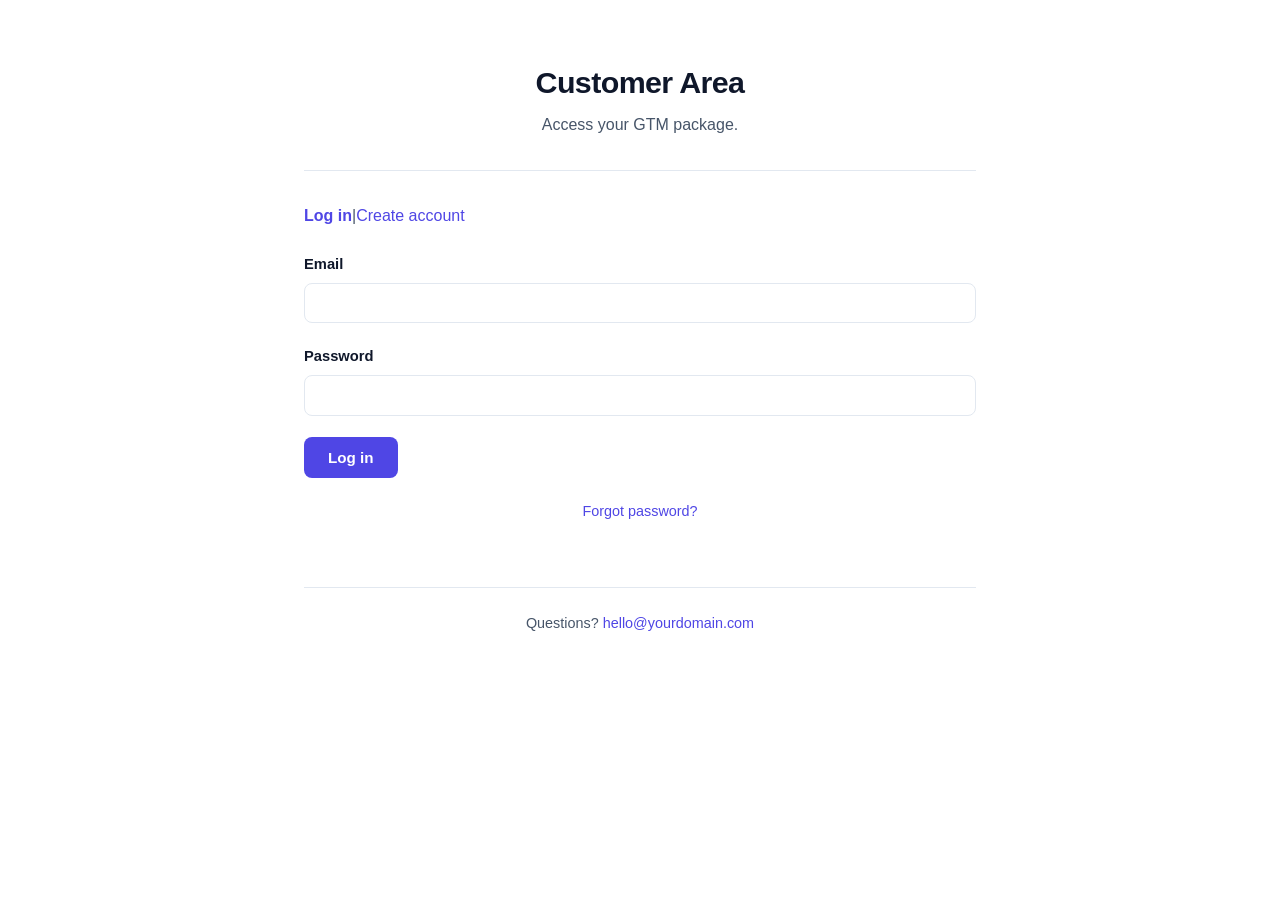
==== account.html @ f34b38dd "VerifiedGTM marketing site: landing, account, and intake pages Co-Authored-By: Claude Fable 5 <norep" ====
<!DOCTYPE html>
<html lang="en">
<head>
  <meta charset="UTF-8">
  <meta name="viewport" content="width=device-width, initial-scale=1.0">
  <title>Customer Area — Verified GTM Playbooks</title>
  <meta name="description" content="Sign in to access your GTM package.">
  <link rel="stylesheet" href="style.css">
  <script src="config.js"></script>
  <script src="marked.min.js"></script>
</head>
<body class="app">
  <header class="hero">
    <h1>Customer Area</h1>
    <p>Access your GTM package.</p>
  </header>

  <main>
    <div id="auth-view">
      <div id="tab-bar" style="margin-bottom: 1.5rem;">
        <a href="#" id="tab-login">Log in</a>
        <span style="color: var(--text-secondary);"> | </span>
        <a href="#" id="tab-signup">Create account</a>
      </div>

      <div id="login-form-wrapper">
        <form id="login-form">
          <div class="form-group">
            <label for="login-email">Email</label>
            <input type="email" id="login-email" required>
          </div>
          <div class="form-group">
            <label for="login-password">Password</label>
            <input type="password" id="login-password" required>
          </div>
          <div id="login-error" style="color: #cc4444; margin-bottom: 1rem; display: none;"></div>
          <div class="form-group">
            <button type="submit" id="login-btn">Log in</button>
          </div>
          <p style="text-align: center; font-size: 0.9rem;">
            <a href="#" id="forgot-password-link">Forgot password?</a>
          </p>
        </form>
      </div>

      <div id="signup-form-wrapper" style="display: none;">
        <form id="signup-form">
          <div class="form-group">
            <label for="signup-email">Email</label>
            <input type="email" id="signup-email" required>
          </div>
          <div class="form-group">
            <label for="signup-password">Password</label>
            <input type="password" id="signup-password" required minlength="6">
          </div>
          <div id="signup-error" style="color: #cc4444; margin-bottom: 1rem; display: none;"></div>
          <div class="form-group">
            <button type="submit" id="signup-btn">Create account</button>
          </div>
        </form>
      </div>

      <div id="forgot-form-wrapper" style="display: none;">
        <form id="forgot-form">
          <div class="form-group">
            <label for="forgot-email">Email</label>
            <input type="email" id="forgot-email" required>
          </div>
          <div id="forgot-error" style="color: #cc4444; margin-bottom: 1rem; display: none;"></div>
          <div class="form-group">
            <button type="submit" id="forgot-btn">Send reset link</button>
          </div>
        </form>
      </div>

      <div id="reset-form-wrapper" style="display: none;">
        <form id="reset-form">
          <p style="margin-bottom: 1rem;">Set your new password.</p>
          <div class="form-group">
            <label for="reset-password">New password</label>
            <input type="password" id="reset-password" required minlength="6">
          </div>
          <div id="reset-error" style="color: #cc4444; margin-bottom: 1rem; display: none;"></div>
          <div class="form-group">
            <button type="submit" id="reset-btn">Set password</button>
          </div>
        </form>
      </div>

      <div id="auth-success" style="display: none; text-align: center; padding: 2rem 0;">
        <p id="auth-success-text"></p>
        <p style="color: var(--text-secondary); margin-top: 0.5rem;">Already have an account? <a href="#" id="back-to-login">Log in</a></p>
      </div>

      <div id="auth-note" style="display: none; text-align: center; padding: 1rem; background: var(--code-bg); border-radius: 6px; margin-bottom: 1rem;">
        <p id="auth-note-text" style="margin: 0;"></p>
      </div>
    </div>

    <div id="payment-view" style="display: none; text-align: center; padding: 2rem 0;">
      <h2>One payment, $<span id="payment-price"></span>.</h2>
      <p style="margin: 1rem 0;">After checkout you will be brought back here to fill your intake form.</p>
      <a href="#" id="pay-button" class="cta-button">Pay now</a>
      <p style="margin-top: 1.5rem; color: var(--text-secondary); font-size: 0.9rem;">
        Already paid? Email <a href="#" id="paid-contact-email"></a>
      </p>
    </div>

    <div id="pending-view" style="display: none; text-align: center; padding: 2rem 0;">
      <h2>Payment received, pending confirmation.</h2>
      <p style="margin: 1rem 0;">We will confirm your payment shortly. Once confirmed, you will fill your intake form and the 48h clock starts there.</p>
      <p>Questions? <a href="#" id="pending-contact-email"></a></p>
    </div>

    <div id="files-view" style="display: none;">
      <p>Signed in as <strong id="user-email"></strong>. <a href="#" id="sign-out-link">Sign out</a></p>
      <hr>
      <div id="files-loading">
        <p>Loading your files...</p>
      </div>
      <div id="files-empty" style="display: none;">
        <p>No files yet. Your package appears here within 48 hours of your intake form. Questions? <a href="#" id="empty-contact-email"></a></p>
      </div>
      <div id="files-content" style="display: none;">
        <nav style="margin-bottom: 2rem;">
          <a href="#playbook">Prospecting Playbook</a> |
          <a href="#swipe">Swipe File</a> |
          <a href="#prospects">Prospect Sheet</a>
        </nav>
        <section id="playbook-section" class="doc-section">
          <h2>Prospecting Playbook</h2>
          <div class="doc-content" id="playbook-content"></div>
          <div class="download-bar">
            <a href="#" id="download-playbook">Download PROSPECTING-PLAYBOOK.md</a>
          </div>
        </section>
        <section id="swipe-section" class="doc-section">
          <h2>Swipe File</h2>
          <div class="doc-content" id="swipe-content"></div>
          <div class="download-bar">
            <a href="#" id="download-swipe">Download SWIPE-FILE.md</a>
          </div>
        </section>
        <section id="prospects-section" class="doc-section">
          <h2>Prospect Sheet</h2>
          <div class="doc-content" id="prospects-content"></div>
          <div class="download-bar">
            <a href="#" id="download-prospects">Download PROSPECTS.md</a>
          </div>
        </section>
      </div>
    </div>
  </main>

  <footer>
    <p>Questions? <a href="#" id="footer-email"></a></p>
  </footer>

  <script>
    var token = sessionStorage.getItem('supabase_token');
    var userId = sessionStorage.getItem('supabase_user_id');
    var userEmail = sessionStorage.getItem('supabase_email');

    var authView = document.getElementById('auth-view');
    var paymentView = document.getElementById('payment-view');
    var pendingView = document.getElementById('pending-view');
    var filesView = document.getElementById('files-view');

    document.getElementById('footer-email').href = 'mailto:' + CONFIG.contactEmail;
    document.getElementById('footer-email').textContent = CONFIG.contactEmail;
    document.getElementById('paid-contact-email').href = 'mailto:' + CONFIG.contactEmail;
    document.getElementById('paid-contact-email').textContent = CONFIG.contactEmail;
    document.getElementById('pending-contact-email').href = 'mailto:' + CONFIG.contactEmail;
    document.getElementById('pending-contact-email').textContent = CONFIG.contactEmail;
    document.getElementById('empty-contact-email').href = 'mailto:' + CONFIG.contactEmail;
    document.getElementById('empty-contact-email').textContent = CONFIG.contactEmail;

    function decodeJwt(t) {
      var b64 = t.split('.')[1].replace(/-/g, '+').replace(/_/g, '/');
      while (b64.length % 4) b64 += '=';
      return JSON.parse(atob(b64));
    }

    function parseHashParams() {
      var hash = location.hash.substring(1);
      var params = {};
      hash.split('&').forEach(function(part) {
        var pair = part.split('=');
        params[decodeURIComponent(pair[0])] = decodeURIComponent(pair[1] || '');
      });
      return params;
    }

    function showView(view) {
      authView.style.display = 'none';
      paymentView.style.display = 'none';
      pendingView.style.display = 'none';
      filesView.style.display = 'none';
      if (view) view.style.display = 'block';
    }

    function showAuth(tab) {
      showView(authView);
      authView.style.display = 'block';
      document.getElementById('auth-success').style.display = 'none';
      document.getElementById('auth-note').style.display = 'none';
      document.getElementById('login-form-wrapper').style.display = 'none';
      document.getElementById('signup-form-wrapper').style.display = 'none';
      document.getElementById('forgot-form-wrapper').style.display = 'none';
      document.getElementById('reset-form-wrapper').style.display = 'none';
      document.getElementById('tab-bar').style.display = 'flex';
      if (tab === 'login') {
        document.getElementById('login-form-wrapper').style.display = 'block';
        document.getElementById('tab-login').style.fontWeight = 'bold';
        document.getElementById('tab-signup').style.fontWeight = 'normal';
      } else if (tab === 'signup') {
        document.getElementById('signup-form-wrapper').style.display = 'block';
        document.getElementById('tab-login').style.fontWeight = 'normal';
        document.getElementById('tab-signup').style.fontWeight = 'bold';
      }
    }

    function handleHashToken() {
      var params = parseHashParams();
      if (!params.access_token) return false;

      token = params.access_token;
      var payload = decodeJwt(token);
      userId = payload.sub;
      userEmail = payload.email;

      sessionStorage.setItem('supabase_token', token);
      sessionStorage.setItem('supabase_user_id', userId);
      sessionStorage.setItem('supabase_email', userEmail);

      history.replaceState(null, '', location.pathname + location.search);

      if (params.type === 'recovery') {
        sessionStorage.setItem('supabase_recovery_token', token);
        showView(authView);
        document.getElementById('tab-bar').style.display = 'none';
        document.getElementById('login-form-wrapper').style.display = 'none';
        document.getElementById('signup-form-wrapper').style.display = 'none';
        document.getElementById('forgot-form-wrapper').style.display = 'none';
        document.getElementById('reset-form-wrapper').style.display = 'block';
        return 'recovery';
      }

      return 'signed-in';
    }

    // ponytail: ?paid=1 is stashed so a claim survives logging in later or
    // on another device; the PATCH must land before the profile is read.
    function stashPaidRedirect() {
      var params = new URLSearchParams(location.search);
      if (params.get('paid') === '1') {
        sessionStorage.setItem('pending_paid_claim', '1');
        history.replaceState(null, '', location.pathname);
      }
    }

    function claimPaidIfNeeded() {
      if (sessionStorage.getItem('pending_paid_claim') !== '1' || !token || !userId) {
        return Promise.resolve();
      }
      return fetch(CONFIG.supabaseUrl + '/rest/v1/profiles?id=eq.' + userId, {
        method: 'PATCH',
        headers: {
          'Content-Type': 'application/json',
          'apikey': CONFIG.supabaseAnonKey,
          'Authorization': 'Bearer ' + token,
          'Prefer': 'return=minimal'
        },
        body: JSON.stringify({claimed_paid: true})
      }).then(function(res) {
        if (res.ok) sessionStorage.removeItem('pending_paid_claim');
      }).catch(function() {});
    }

    function resolveAndShow() {
      if (!token || !userId) {
        showView(authView);
        showAuth('login');
        return;
      }

      fetch(CONFIG.supabaseUrl + '/rest/v1/profiles?select=paid,claimed_paid&id=eq.' + userId, {
        headers: {
          'apikey': CONFIG.supabaseAnonKey,
          'Authorization': 'Bearer ' + token
        }
      }).then(function(res) {
        if (res.status === 401) {
          sessionStorage.removeItem('supabase_token');
          sessionStorage.removeItem('supabase_user_id');
          sessionStorage.removeItem('supabase_email');
          showView(authView);
          showAuth('login');
          return;
        }
        if (!res.ok) throw new Error('Failed to load profile');
        return res.json();
      }).then(function(profiles) {
        if (!profiles || profiles.length === 0) {
          showPayment();
          return;
        }
        var profile = profiles[0];
        if (profile.paid) {
          showFiles();
        } else if (profile.claimed_paid) {
          showPending();
        } else {
          showPayment();
        }
      }).catch(function() {
        showPayment();
      });
    }

    function showPayment() {
      showView(paymentView);
      document.getElementById('payment-price').textContent = CONFIG.price;
      document.getElementById('user-email').textContent = userEmail;
      document.getElementById('pay-button').href = CONFIG.stripePaymentLink + '?prefilled_email=' + encodeURIComponent(userEmail);
    }

    function showPending() {
      showView(pendingView);
    }

    function showFiles() {
      showView(filesView);
      document.getElementById('user-email').textContent = userEmail;
      loadFiles();
    }

    function loadFiles() {
      document.getElementById('files-loading').style.display = 'block';
      document.getElementById('files-empty').style.display = 'none';
      document.getElementById('files-content').style.display = 'none';

      fetch(CONFIG.supabaseUrl + '/storage/v1/object/list/' + CONFIG.bucket, {
        method: 'POST',
        headers: {
          'Content-Type': 'application/json',
          'apikey': CONFIG.supabaseAnonKey,
          'Authorization': 'Bearer ' + token
        },
        body: JSON.stringify({prefix: userEmail + '/', limit: 100})
      }).then(function(res) {
        if (res.status === 401) {
          sessionStorage.removeItem('supabase_token');
          sessionStorage.removeItem('supabase_user_id');
          sessionStorage.removeItem('supabase_email');
          showView(authView);
          showAuth('login');
          var errEl = document.getElementById('login-error');
          errEl.textContent = 'Session expired, sign in again.';
          errEl.style.display = 'block';
          return;
        }
        if (!res.ok) throw new Error('Failed to load files');
        return res.json();
      }).then(function(files) {
        document.getElementById('files-loading').style.display = 'none';
        if (!files || files.length === 0) {
          document.getElementById('files-empty').style.display = 'block';
          return;
        }
        document.getElementById('files-content').style.display = 'block';
        var fileMap = {};
        files.forEach(function(f) { fileMap[f.name] = f; });

        var known = ['PROSPECTING-PLAYBOOK.md', 'SWIPE-FILE.md', 'PROSPECTS.md'];
        known.forEach(function(name) {
          if (fileMap[name] || fileMap[userEmail + '/' + name]) {
            loadDocContents(name);
          }
        });
      }).catch(function() {
        document.getElementById('files-loading').style.display = 'none';
        document.getElementById('files-empty').style.display = 'block';
      });
    }

    function loadDocContents(filename) {
      var contentId = filename === 'PROSPECTING-PLAYBOOK.md' ? 'playbook-content' :
                       filename === 'SWIPE-FILE.md' ? 'swipe-content' : 'prospects-content';
      var downloadId = filename === 'PROSPECTING-PLAYBOOK.md' ? 'download-playbook' :
                        filename === 'SWIPE-FILE.md' ? 'download-swipe' : 'download-prospects';

      fetch(CONFIG.supabaseUrl + '/storage/v1/object/authenticated/' + CONFIG.bucket + '/' + userEmail + '/' + filename, {
        headers: {
          'apikey': CONFIG.supabaseAnonKey,
          'Authorization': 'Bearer ' + token
        }
      }).then(function(res) {
        if (res.ok) return res.text();
        throw new Error('Failed to load ' + filename);
      }).then(function(text) {
        document.getElementById(contentId).innerHTML = marked.parse(text);
        var blob = new Blob([text], {type: 'text/markdown'});
        var url = URL.createObjectURL(blob);
        document.getElementById(downloadId).href = url;
        document.getElementById(downloadId).download = filename;
      }).catch(function() {
        document.getElementById(contentId).innerHTML = '<p>Failed to load this document.</p>';
      });
    }

    document.getElementById('tab-login').addEventListener('click', function(e) {
      e.preventDefault();
      showAuth('login');
    });

    document.getElementById('tab-signup').addEventListener('click', function(e) {
      e.preventDefault();
      showAuth('signup');
    });

    document.getElementById('back-to-login').addEventListener('click', function(e) {
      e.preventDefault();
      showAuth('login');
    });

    document.getElementById('forgot-password-link').addEventListener('click', function(e) {
      e.preventDefault();
      showView(authView);
      authView.style.display = 'block';
      document.getElementById('tab-bar').style.display = 'none';
      document.getElementById('login-form-wrapper').style.display = 'none';
      document.getElementById('signup-form-wrapper').style.display = 'none';
      document.getElementById('reset-form-wrapper').style.display = 'none';
      document.getElementById('auth-success').style.display = 'none';
      document.getElementById('forgot-form-wrapper').style.display = 'block';
    });

    document.getElementById('login-form').addEventListener('submit', function(e) {
      e.preventDefault();
      var email = document.getElementById('login-email').value.trim().toLowerCase();
      var password = document.getElementById('login-password').value;
      var btn = document.getElementById('login-btn');
      var errEl = document.getElementById('login-error');

      errEl.style.display = 'none';
      btn.disabled = true;

      fetch(CONFIG.supabaseUrl + '/auth/v1/token?grant_type=password', {
        method: 'POST',
        headers: {
          'Content-Type': 'application/json',
          'apikey': CONFIG.supabaseAnonKey
        },
        body: JSON.stringify({email: email, password: password})
      }).then(function(res) {
        return res.json().then(function(data) {
          return {ok: res.ok, data: data};
        });
      }).then(function(result) {
        btn.disabled = false;
        if (result.ok && result.data.access_token) {
          token = result.data.access_token;
          var payload = decodeJwt(token);
          userId = payload.sub;
          userEmail = payload.email;
          sessionStorage.setItem('supabase_token', token);
          sessionStorage.setItem('supabase_user_id', userId);
          sessionStorage.setItem('supabase_email', userEmail);
          claimPaidIfNeeded().then(resolveAndShow);
        } else {
          errEl.textContent = result.data.msg || 'Wrong email or password.';
          errEl.style.display = 'block';
        }
      }).catch(function() {
        btn.disabled = false;
        errEl.textContent = 'Something went wrong. Email us at ' + CONFIG.contactEmail + ' and we will help.';
        errEl.style.display = 'block';
      });
    });

    document.getElementById('signup-form').addEventListener('submit', function(e) {
      e.preventDefault();
      var email = document.getElementById('signup-email').value.trim().toLowerCase();
      var password = document.getElementById('signup-password').value;
      var btn = document.getElementById('signup-btn');
      var errEl = document.getElementById('signup-error');

      errEl.style.display = 'none';
      btn.disabled = true;

      fetch(CONFIG.supabaseUrl + '/auth/v1/signup?redirect_to=' + encodeURIComponent(location.origin + '/account.html'), {
        method: 'POST',
        headers: {
          'Content-Type': 'application/json',
          'apikey': CONFIG.supabaseAnonKey
        },
        body: JSON.stringify({email: email, password: password})
      }).then(function(res) {
        return res.json().then(function(data) {
          return {ok: res.ok, data: data};
        });
      }).then(function(result) {
        btn.disabled = false;
        if (result.ok) {
          showView(authView);
          authView.style.display = 'block';
          document.getElementById('tab-bar').style.display = 'none';
          document.getElementById('signup-form-wrapper').style.display = 'none';
          document.getElementById('auth-success').style.display = 'block';
          document.getElementById('auth-success-text').textContent = 'Check your email to confirm your account.';
        } else {
          errEl.textContent = result.data.msg || 'Could not create account. Email us at ' + CONFIG.contactEmail + ' if the problem persists.';
          errEl.style.display = 'block';
        }
      }).catch(function() {
        btn.disabled = false;
        errEl.textContent = 'Something went wrong. Email us at ' + CONFIG.contactEmail + ' and we will help.';
        errEl.style.display = 'block';
      });
    });

    document.getElementById('forgot-form').addEventListener('submit', function(e) {
      e.preventDefault();
      var email = document.getElementById('forgot-email').value.trim().toLowerCase();
      var btn = document.getElementById('forgot-btn');
      var errEl = document.getElementById('forgot-error');

      errEl.style.display = 'none';
      btn.disabled = true;

      fetch(CONFIG.supabaseUrl + '/auth/v1/recover?redirect_to=' + encodeURIComponent(location.origin + '/account.html'), {
        method: 'POST',
        headers: {
          'Content-Type': 'application/json',
          'apikey': CONFIG.supabaseAnonKey
        },
        body: JSON.stringify({email: email})
      }).then(function(res) {
        btn.disabled = false;
        if (res.ok) {
          showView(authView);
          authView.style.display = 'block';
          document.getElementById('tab-bar').style.display = 'none';
          document.getElementById('forgot-form-wrapper').style.display = 'none';
          document.getElementById('auth-success').style.display = 'block';
          document.getElementById('auth-success-text').textContent = 'Check your email for a reset link.';
        } else {
          errEl.textContent = 'Could not send reset link. Email us at ' + CONFIG.contactEmail + ' and we will help.';
          errEl.style.display = 'block';
        }
      }).catch(function() {
        btn.disabled = false;
        errEl.textContent = 'Something went wrong. Email us at ' + CONFIG.contactEmail + ' and we will help.';
        errEl.style.display = 'block';
      });
    });

    document.getElementById('reset-form').addEventListener('submit', function(e) {
      e.preventDefault();
      var password = document.getElementById('reset-password').value;
      var btn = document.getElementById('reset-btn');
      var errEl = document.getElementById('reset-error');
      var recoveryToken = sessionStorage.getItem('supabase_recovery_token');

      if (!recoveryToken) {
        errEl.textContent = 'Session expired. Please request a new reset link.';
        errEl.style.display = 'block';
        return;
      }

      errEl.style.display = 'none';
      btn.disabled = true;

      fetch(CONFIG.supabaseUrl + '/auth/v1/user', {
        method: 'PUT',
        headers: {
          'Content-Type': 'application/json',
          'apikey': CONFIG.supabaseAnonKey,
          'Authorization': 'Bearer ' + recoveryToken
        },
        body: JSON.stringify({password: password})
      }).then(function(res) {
        return res.json().then(function(data) {
          return {ok: res.ok, data: data};
        });
      }).then(function(result) {
        // ponytail: PUT /auth/v1/user returns the user, not a session; the
        // recovery token IS a valid access token, so keep using it.
        if (result.ok) {
          sessionStorage.removeItem('supabase_recovery_token');
          token = recoveryToken;
          var payload = decodeJwt(token);
          userId = payload.sub;
          userEmail = payload.email;
          sessionStorage.setItem('supabase_token', token);
          sessionStorage.setItem('supabase_user_id', userId);
          sessionStorage.setItem('supabase_email', userEmail);
          claimPaidIfNeeded().then(resolveAndShow);
        } else {
          btn.disabled = false;
          errEl.textContent = result.data.msg || 'Could not reset password. Please try again.';
          errEl.style.display = 'block';
        }
      }).catch(function() {
        btn.disabled = false;
        errEl.textContent = 'Something went wrong. Please try again.';
        errEl.style.display = 'block';
      });
    });

    document.getElementById('sign-out-link').addEventListener('click', function(e) {
      e.preventDefault();
      sessionStorage.removeItem('supabase_token');
      sessionStorage.removeItem('supabase_user_id');
      sessionStorage.removeItem('supabase_email');
      sessionStorage.removeItem('supabase_recovery_token');
      location.reload();
    });

    stashPaidRedirect();
    if (handleHashToken() === 'recovery') {
      // reset-password form is showing; wait for the user
    } else if (token && userId) {
      claimPaidIfNeeded().then(resolveAndShow);
    } else {
      showView(authView);
      showAuth('login');
      if (sessionStorage.getItem('pending_paid_claim') === '1') {
        document.getElementById('auth-note-text').textContent = 'Log in to finish setting up your package.';
        document.getElementById('auth-note').style.display = 'block';
      }
    }
  </script>
</body>
</html>
---- style.css ----
* {
  margin: 0;
  padding: 0;
  box-sizing: border-box;
}

:root {
  --bg: #ffffff;
  --bg-alt: #f8fafc;
  --bg-dark: #0f172a;
  --text: #0f172a;
  --text-secondary: #475569;
  --text-on-dark: #e2e8f0;
  --accent: #4f46e5;
  --accent-hover: #4338ca;
  --accent-soft: #eef2ff;
  --green: #059669;
  --green-soft: #ecfdf5;
  --red: #dc2626;
  --red-soft: #fef2f2;
  --border: #e2e8f0;
  --shadow: 0 1px 3px rgba(15, 23, 42, 0.08), 0 1px 2px rgba(15, 23, 42, 0.04);
  --shadow-lg: 0 10px 30px rgba(15, 23, 42, 0.10), 0 2px 6px rgba(15, 23, 42, 0.05);
  --sans: -apple-system, BlinkMacSystemFont, "Segoe UI", "Inter", Roboto, Helvetica, Arial, sans-serif;
  --mono: ui-monospace, "SF Mono", Menlo, Consolas, monospace;
}

html {
  scroll-behavior: smooth;
}

body {
  font-family: var(--sans);
  background: var(--bg);
  color: var(--text);
  line-height: 1.6;
  font-size: 16px;
  -webkit-font-smoothing: antialiased;
}

a {
  color: var(--accent);
  text-decoration: none;
}

a:hover {
  text-decoration: underline;
}

h1, h2, h3 {
  line-height: 1.2;
  letter-spacing: -0.02em;
}

p {
  margin-bottom: 1rem;
}

.container {
  max-width: 1080px;
  margin: 0 auto;
  padding: 0 1.5rem;
}

.container-narrow {
  max-width: 760px;
  margin: 0 auto;
  padding: 0 1.5rem;
}

/* ---------- nav ---------- */

.nav {
  position: sticky;
  top: 0;
  z-index: 50;
  background: rgba(255, 255, 255, 0.85);
  backdrop-filter: blur(12px);
  -webkit-backdrop-filter: blur(12px);
  border-bottom: 1px solid var(--border);
}

.nav-inner {
  max-width: 1080px;
  margin: 0 auto;
  padding: 0.85rem 1.5rem;
  display: flex;
  align-items: center;
  gap: 2rem;
}

.wordmark {
  font-weight: 800;
  font-size: 1.05rem;
  letter-spacing: -0.02em;
  color: var(--text);
}

.wordmark:hover {
  text-decoration: none;
}

.wordmark span {
  color: var(--accent);
}

.nav-links {
  display: flex;
  gap: 1.5rem;
  margin-left: auto;
}

.nav-links a {
  color: var(--text-secondary);
  font-size: 0.92rem;
  font-weight: 500;
}

.nav-links a:hover {
  color: var(--text);
  text-decoration: none;
}

.nav-cta {
  display: flex;
  align-items: center;
  gap: 1.25rem;
}

.nav-cta .signin {
  color: var(--text-secondary);
  font-size: 0.92rem;
  font-weight: 500;
}

/* ---------- buttons ---------- */

.btn, .cta-button, button[type="submit"] {
  display: inline-block;
  background: var(--accent);
  color: #ffffff;
  font-family: var(--sans);
  font-size: 0.95rem;
  font-weight: 600;
  padding: 0.75rem 1.5rem;
  border: none;
  border-radius: 8px;
  cursor: pointer;
  transition: background 0.15s, transform 0.1s;
  text-align: center;
}

.btn:hover, .cta-button:hover, button[type="submit"]:hover {
  background: var(--accent-hover);
  text-decoration: none;
}

.btn:active, .cta-button:active, button[type="submit"]:active {
  transform: translateY(1px);
}

.cta-button:visited {
  color: #ffffff;
}

.btn-lg {
  font-size: 1.05rem;
  padding: 0.9rem 2rem;
}

.btn-ghost {
  background: transparent;
  color: var(--text);
  border: 1px solid var(--border);
}

.btn-ghost:hover {
  background: var(--bg-alt);
  color: var(--text);
}

button[type="submit"]:disabled {
  opacity: 0.6;
  cursor: default;
}

/* ---------- hero ---------- */

.hero-section {
  text-align: center;
  padding: 5rem 0 3.5rem;
  background:
    radial-gradient(ellipse 60% 50% at 50% -10%, var(--accent-soft), transparent);
}

.badge {
  display: inline-flex;
  align-items: center;
  gap: 0.4rem;
  background: var(--accent-soft);
  color: var(--accent);
  font-size: 0.8rem;
  font-weight: 600;
  padding: 0.3rem 0.85rem;
  border-radius: 999px;
  margin-bottom: 1.5rem;
}

.hero-section h1 {
  font-size: clamp(2.1rem, 5vw, 3.3rem);
  font-weight: 800;
  max-width: 800px;
  margin: 0 auto 1.25rem;
}

.hero-sub {
  font-size: 1.15rem;
  color: var(--text-secondary);
  max-width: 640px;
  margin: 0 auto 2rem;
}

.hero-ctas {
  display: flex;
  justify-content: center;
  gap: 0.75rem;
  flex-wrap: wrap;
  margin-bottom: 1.25rem;
}

.trust-line {
  font-size: 0.88rem;
  color: var(--text-secondary);
}

.trust-line strong {
  color: var(--text);
}

/* ---------- browser mockup ---------- */

.browser-frame {
  max-width: 820px;
  margin: 3rem auto 0;
  background: var(--bg);
  border: 1px solid var(--border);
  border-radius: 12px;
  box-shadow: var(--shadow-lg);
  overflow: hidden;
  text-align: left;
}

.browser-bar {
  display: flex;
  align-items: center;
  gap: 0.4rem;
  background: var(--bg-alt);
  border-bottom: 1px solid var(--border);
  padding: 0.6rem 1rem;
}

.browser-bar i {
  width: 10px;
  height: 10px;
  border-radius: 50%;
  background: var(--border);
}

.browser-bar .addr {
  margin-left: 0.75rem;
  font-family: var(--mono);
  font-size: 0.72rem;
  color: var(--text-secondary);
  background: var(--bg);
  border: 1px solid var(--border);
  border-radius: 6px;
  padding: 0.15rem 0.75rem;
}

.browser-frame > input {
  position: absolute;
  opacity: 0;
  pointer-events: none;
}

.browser-bar label {
  font-family: var(--mono);
  font-size: 0.72rem;
  font-weight: 500;
  color: var(--text-secondary);
  padding: 0.25rem 0.7rem;
  border: 1px solid transparent;
  border-radius: 6px;
  cursor: pointer;
  margin-bottom: 0;
  display: inline-block;
}

.browser-bar label:first-of-type {
  margin-left: 0.75rem;
}

.browser-bar .addr {
  margin-left: auto;
}

#tab-playbook:checked ~ .browser-bar label[for="tab-playbook"],
#tab-swipe:checked ~ .browser-bar label[for="tab-swipe"],
#tab-prospects:checked ~ .browser-bar label[for="tab-prospects"] {
  background: var(--bg);
  border-color: var(--border);
  color: var(--text);
}

.browser-frame .browser-body {
  display: none;
}

#tab-playbook:checked ~ #body-playbook,
#tab-swipe:checked ~ #body-swipe,
#tab-prospects:checked ~ #body-prospects {
  display: block;
}

.browser-body {
  padding: 1.75rem 2rem;
  font-size: 0.93rem;
}

.browser-body blockquote {
  border-left: 3px solid var(--accent);
  padding-left: 1rem;
  margin: 1.1rem 0;
  color: var(--text);
}

.browser-body .src-line {
  font-size: 0.82rem;
  color: var(--text-secondary);
}

.sample-caption {
  font-size: 0.82rem;
  color: var(--text-secondary);
  margin: 0.85rem auto 0;
  text-align: center;
}

.browser-body h4 {
  font-size: 1.05rem;
  margin-bottom: 0.75rem;
}

.browser-body ul {
  list-style: none;
  padding: 0;
  margin-bottom: 0;
}

.browser-body li {
  padding: 0.7rem 0;
  border-bottom: 1px solid var(--border);
}

.browser-body li:last-of-type {
  border-bottom: none;
}

/* ---------- shared bits ---------- */

.stamp {
  display: inline-block;
  font-family: var(--mono);
  font-size: 0.68rem;
  font-weight: 600;
  text-transform: uppercase;
  letter-spacing: 0.05em;
  color: var(--green);
  background: var(--green-soft);
  border: 1px solid currentColor;
  border-radius: 4px;
  padding: 0.05rem 0.45rem;
  white-space: nowrap;
  vertical-align: 1px;
}

.dud-block {
  background: var(--red-soft);
  border: 1px solid #fecaca;
  border-left: 3px solid var(--red);
  border-radius: 6px;
  padding: 0.9rem 1.1rem;
  margin: 1rem 0 0;
  font-size: 0.92rem;
}

.dud-block strong {
  color: var(--red);
}

.section {
  padding: 4.5rem 0;
}

.section-alt {
  background: var(--bg-alt);
  border-top: 1px solid var(--border);
  border-bottom: 1px solid var(--border);
}

.section-head {
  text-align: center;
  max-width: 640px;
  margin: 0 auto 3rem;
}

.section-head h2 {
  font-size: 2rem;
  font-weight: 800;
  margin-bottom: 0.75rem;
}

.section-head p {
  color: var(--text-secondary);
  font-size: 1.05rem;
  margin-bottom: 0;
}

.eyebrow {
  display: block;
  font-size: 0.8rem;
  font-weight: 700;
  text-transform: uppercase;
  letter-spacing: 0.08em;
  color: var(--accent);
  margin-bottom: 0.6rem;
}

/* ---------- cards ---------- */

.card-grid {
  display: grid;
  grid-template-columns: repeat(3, 1fr);
  gap: 1.25rem;
}

.card {
  background: var(--bg);
  border: 1px solid var(--border);
  border-radius: 12px;
  padding: 1.75rem;
  box-shadow: var(--shadow);
}

.card .icon {
  display: inline-flex;
  align-items: center;
  justify-content: center;
  width: 44px;
  height: 44px;
  border-radius: 10px;
  background: var(--accent-soft);
  color: var(--accent);
  margin-bottom: 1rem;
}

.card h3 {
  font-size: 1.1rem;
  font-weight: 700;
  margin-bottom: 0.5rem;
}

.card p {
  color: var(--text-secondary);
  font-size: 0.94rem;
  margin-bottom: 0.75rem;
}

.card ul {
  list-style: none;
  padding: 0;
  margin: 0;
  font-size: 0.9rem;
  color: var(--text-secondary);
}

.card ul li {
  padding: 0.3rem 0 0.3rem 1.5rem;
  position: relative;
}

.card ul li::before {
  content: "";
  position: absolute;
  left: 0;
  top: 0.62rem;
  width: 14px;
  height: 8px;
  border-left: 2px solid var(--green);
  border-bottom: 2px solid var(--green);
  transform: rotate(-45deg) scale(0.75);
}

/* ---------- steps ---------- */

.steps {
  display: grid;
  grid-template-columns: repeat(4, 1fr);
  gap: 1.25rem;
  counter-reset: step;
}

.step {
  position: relative;
  padding: 0 0.5rem;
}

.step-num {
  display: inline-flex;
  align-items: center;
  justify-content: center;
  width: 36px;
  height: 36px;
  border-radius: 50%;
  background: var(--accent);
  color: #fff;
  font-weight: 700;
  font-size: 0.95rem;
  margin-bottom: 0.85rem;
}

.step h3 {
  font-size: 1rem;
  font-weight: 700;
  margin-bottom: 0.35rem;
}

.step p {
  font-size: 0.9rem;
  color: var(--text-secondary);
  margin-bottom: 0;
}

/* ---------- dark band ---------- */

.dark-band {
  background: var(--bg-dark);
  color: var(--text-on-dark);
  padding: 4.5rem 0;
}

.dark-band h2 {
  color: #ffffff;
  font-size: 1.9rem;
  font-weight: 800;
  margin-bottom: 1rem;
}

.dark-band p {
  color: #94a3b8;
  font-size: 1.05rem;
  max-width: 680px;
}

.dark-band .container {
  text-align: center;
}

.dark-band p {
  margin-left: auto;
  margin-right: auto;
}

/* ---------- founder note ---------- */

.founder-note {
  background: var(--bg);
  border: 1px solid var(--border);
  border-left: 4px solid var(--accent);
  border-radius: 12px;
  box-shadow: var(--shadow);
  padding: 2rem 2.25rem;
}

.founder-note p:last-child {
  margin-bottom: 0;
}

/* ---------- not-grid ---------- */

.not-grid {
  display: grid;
  grid-template-columns: 1fr 1fr;
  gap: 1.25rem;
}

.not-grid > div {
  background: var(--bg);
  border: 1px solid var(--border);
  border-radius: 12px;
  padding: 1.5rem;
  display: flex;
  gap: 1rem;
}

.not-grid .x-icon {
  flex-shrink: 0;
  display: inline-flex;
  align-items: center;
  justify-content: center;
  width: 36px;
  height: 36px;
  border-radius: 8px;
  background: var(--red-soft);
  color: var(--red);
}

.not-grid h3 {
  font-size: 1rem;
  font-weight: 700;
  margin-bottom: 0.3rem;
}

.not-grid p {
  font-size: 0.9rem;
  color: var(--text-secondary);
  margin-bottom: 0;
}

/* ---------- pricing ---------- */

.pricing-card {
  max-width: 460px;
  margin: 0 auto;
  background: var(--bg);
  border: 1px solid var(--border);
  border-radius: 16px;
  box-shadow: var(--shadow-lg);
  padding: 2.5rem;
  text-align: center;
}

.pricing-card .price-tag {
  font-size: 3.25rem;
  font-weight: 800;
  letter-spacing: -0.03em;
  line-height: 1;
  margin-bottom: 0.35rem;
}

.pricing-card .price-sub {
  color: var(--text-secondary);
  font-size: 0.92rem;
  margin-bottom: 1.75rem;
}

.pricing-card ul {
  list-style: none;
  padding: 0;
  margin: 0 0 1.75rem;
  text-align: left;
}

.pricing-card ul li {
  padding: 0.5rem 0 0.5rem 1.75rem;
  position: relative;
  font-size: 0.95rem;
  border-bottom: 1px solid var(--border);
}

.pricing-card ul li:last-child {
  border-bottom: none;
}

.pricing-card ul li::before {
  content: "";
  position: absolute;
  left: 0.15rem;
  top: 0.95rem;
  width: 14px;
  height: 8px;
  border-left: 2px solid var(--green);
  border-bottom: 2px solid var(--green);
  transform: rotate(-45deg) scale(0.85);
}

.pricing-card .cta-button, .pricing-card .btn {
  width: 100%;
}

.pricing-footnote {
  margin-top: 1rem;
  font-size: 0.85rem;
  color: var(--text-secondary);
  margin-bottom: 0;
}

/* ---------- FAQ ---------- */

.faq-list {
  max-width: 720px;
  margin: 0 auto;
}

.faq-list details {
  background: var(--bg);
  border: 1px solid var(--border);
  border-radius: 10px;
  padding: 0 1.25rem;
  margin-bottom: 0.75rem;
}

.faq-list summary {
  cursor: pointer;
  font-weight: 600;
  padding: 1rem 0;
  list-style: none;
  position: relative;
  padding-right: 2rem;
}

.faq-list summary::-webkit-details-marker {
  display: none;
}

.faq-list summary::after {
  content: "+";
  position: absolute;
  right: 0.25rem;
  top: 50%;
  transform: translateY(-50%);
  font-size: 1.3rem;
  font-weight: 400;
  color: var(--text-secondary);
}

.faq-list details[open] summary::after {
  content: "\2212";
}

.faq-list details p {
  color: var(--text-secondary);
  padding-bottom: 1.1rem;
  margin-bottom: 0;
  font-size: 0.95rem;
}

/* ---------- footer ---------- */

.site-footer {
  background: var(--bg-dark);
  color: #94a3b8;
  padding: 3.5rem 0 2.5rem;
  font-size: 0.9rem;
}

.site-footer .wordmark {
  color: #ffffff;
  display: inline-block;
  margin-bottom: 0.5rem;
}

.footer-tagline {
  margin-bottom: 1.75rem;
}

.footer-links {
  display: flex;
  gap: 1.75rem;
  flex-wrap: wrap;
  padding-top: 1.5rem;
  border-top: 1px solid #1e293b;
}

.footer-links a {
  color: #cbd5e1;
}

.footer-cta-band {
  text-align: center;
  padding: 4.5rem 0;
  background:
    radial-gradient(ellipse 60% 60% at 50% 110%, var(--accent-soft), transparent);
}

.footer-cta-band h2 {
  font-size: 2rem;
  font-weight: 800;
  margin-bottom: 0.75rem;
}

.footer-cta-band p {
  color: var(--text-secondary);
  margin-bottom: 1.75rem;
}

/* ---------- app pages (account / intake) ---------- */

.app {
  max-width: 720px;
  margin: 0 auto;
  padding: 1.5rem;
}

.app .hero {
  text-align: center;
  padding: 2.5rem 0 2rem;
  border-bottom: 1px solid var(--border);
  margin-bottom: 2rem;
}

.app .hero h1 {
  font-size: 1.9rem;
  font-weight: 800;
  margin-bottom: 0.75rem;
}

.app .hero p {
  color: var(--text-secondary);
  margin-bottom: 0;
}

.app footer {
  margin-top: 4rem;
  padding-top: 1.5rem;
  border-top: 1px solid var(--border);
  color: var(--text-secondary);
  font-size: 0.9rem;
  text-align: center;
}

/* legacy hero on pages without .app (safety) */
.hero {
  padding: 2rem 0;
}

.app h2 {
  font-size: 1.35rem;
  font-weight: 700;
  margin-top: 2.25rem;
  margin-bottom: 0.75rem;
}

.app h3 {
  font-size: 1.05rem;
  font-weight: 700;
  margin-top: 1.5rem;
  margin-bottom: 0.5rem;
}

.app ul, .app ol {
  margin-bottom: 1rem;
  padding-left: 1.5rem;
}

.app hr {
  border: none;
  border-top: 1px solid var(--border);
  margin: 2.5rem 0;
}

/* ---------- forms ---------- */

.form-group {
  margin-bottom: 1.35rem;
}

label {
  display: block;
  font-weight: 600;
  font-size: 0.92rem;
  margin-bottom: 0.4rem;
}

input, textarea, select {
  width: 100%;
  padding: 0.65rem 0.85rem;
  border: 1px solid var(--border);
  border-radius: 8px;
  font-size: 1rem;
  font-family: var(--sans);
  background: var(--bg);
  color: var(--text);
}

input:focus, textarea:focus, select:focus {
  outline: none;
  border-color: var(--accent);
  box-shadow: 0 0 0 3px var(--accent-soft);
}

textarea {
  min-height: 100px;
  resize: vertical;
}

.hint {
  font-size: 0.85rem;
  color: var(--text-secondary);
  margin-top: 0.3rem;
  margin-bottom: 0;
}

/* ---------- account page docs ---------- */

.doc-section {
  margin-bottom: 2.5rem;
}

.doc-content {
  background: var(--bg);
  border: 1px solid var(--border);
  border-radius: 12px;
  box-shadow: var(--shadow);
  padding: 1.75rem;
  margin: 0.75rem 0;
  overflow-x: auto;
}

.doc-content blockquote {
  border-left: 3px solid var(--border);
  padding-left: 1rem;
  margin: 1rem 0;
  color: var(--text-secondary);
}

.download-bar {
  font-size: 0.88rem;
  margin-bottom: 1.5rem;
}

.doc-card {
  background: var(--bg);
  border: 1px solid var(--border);
  border-radius: 12px;
  box-shadow: var(--shadow);
  padding: 1.25rem;
  margin-bottom: 1rem;
}

.doc-card h3 {
  margin-top: 0;
}

.doc-list {
  list-style: none;
  padding: 0;
}

.doc-list li {
  padding: 0.75rem 0;
  border-bottom: 1px solid var(--border);
}

.doc-list li:last-child {
  border-bottom: none;
}

.download-link {
  display: inline-block;
  margin-top: 0.5rem;
  font-size: 0.9rem;
}

blockquote {
  border-left: 3px solid var(--border);
  padding-left: 1rem;
  margin: 1rem 0;
  color: var(--text-secondary);
}

/* ---------- responsive ---------- */

@media (max-width: 860px) {
  .card-grid {
    grid-template-columns: 1fr;
  }

  .steps {
    grid-template-columns: 1fr 1fr;
    gap: 2rem 1.25rem;
  }

  .nav-links {
    display: none;
  }
}

@media (max-width: 560px) {
  .steps {
    grid-template-columns: 1fr;
  }

  .not-grid {
    grid-template-columns: 1fr;
  }

  .browser-body {
    padding: 1.25rem;
  }

  .pricing-card {
    padding: 1.75rem;
  }
}
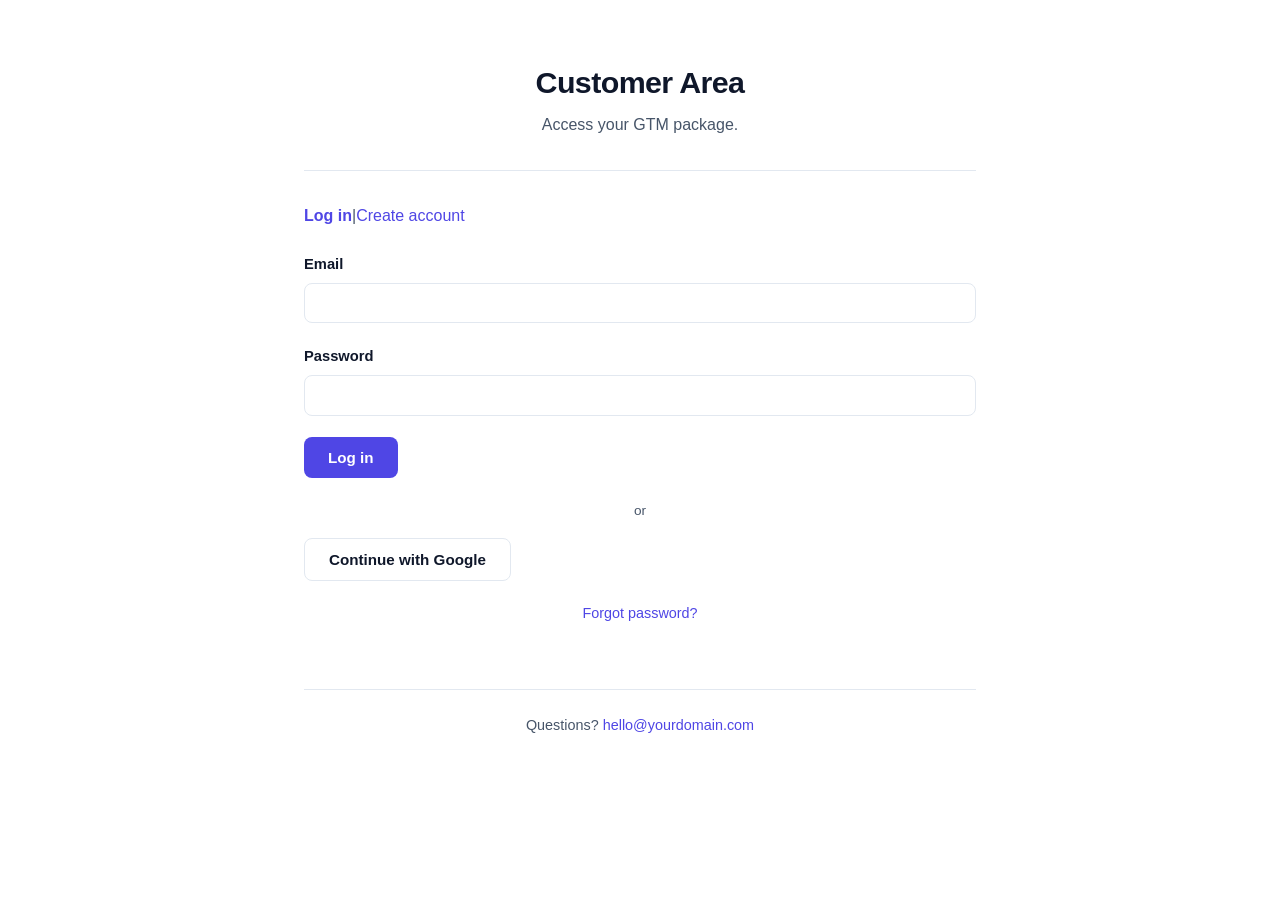
==== commit 27547048: "Add Continue with Google sign-in via Supabase GoTrue OAuth Co-Authored-By: Claude Fable 5 <noreply@a" ====
--- a/account.html
+++ b/account.html
@@ -37,6 +37,10 @@
           <div class="form-group">
             <button type="submit" id="login-btn">Log in</button>
           </div>
+          <div style="text-align: center; color: var(--text-secondary); font-size: 0.85rem; margin: 1rem 0;">or</div>
+          <div class="form-group">
+            <button type="button" id="google-login-btn" class="btn btn-ghost">Continue with Google</button>
+          </div>
           <p style="text-align: center; font-size: 0.9rem;">
             <a href="#" id="forgot-password-link">Forgot password?</a>
           </p>
@@ -56,6 +60,10 @@
           <div id="signup-error" style="color: #cc4444; margin-bottom: 1rem; display: none;"></div>
           <div class="form-group">
             <button type="submit" id="signup-btn">Create account</button>
+          </div>
+          <div style="text-align: center; color: var(--text-secondary); font-size: 0.85rem; margin: 1rem 0;">or</div>
+          <div class="form-group">
+            <button type="button" id="google-signup-btn" class="btn btn-ghost">Continue with Google</button>
           </div>
         </form>
       </div>
@@ -249,6 +257,65 @@
       return 'signed-in';
     }
 
+    function continueWithGoogle() {
+      window.location.href = CONFIG.supabaseUrl + '/auth/v1/authorize?provider=google&redirect_to=' + encodeURIComponent(window.location.origin + window.location.pathname);
+    }
+
+    // Handles the redirect back from Google. GoTrue never sets type=recovery
+    // here, so that hash shape is left for handleHashToken to pick up untouched.
+    // ponytail: no refresh_token/expires_in storage, matches this app's
+    // existing sessionStorage shape which never persists a refresh token.
+    function handleGoogleCallback() {
+      var params = parseHashParams();
+      if (params.type === 'recovery') return false;
+
+      if (params.error) {
+        history.replaceState(null, '', location.pathname + location.search);
+        showAuth('login');
+        var errEl = document.getElementById('login-error');
+        errEl.textContent = params.error_description || 'Could not sign in with Google.';
+        errEl.style.display = 'block';
+        return true;
+      }
+
+      if (!params.access_token) return false;
+
+      history.replaceState(null, '', location.pathname + location.search);
+
+      fetch(CONFIG.supabaseUrl + '/auth/v1/user', {
+        headers: {
+          'apikey': CONFIG.supabaseAnonKey,
+          'Authorization': 'Bearer ' + params.access_token
+        }
+      }).then(function(res) {
+        return res.json().then(function(data) {
+          return {ok: res.ok, data: data};
+        });
+      }).then(function(result) {
+        if (result.ok && result.data.email) {
+          token = params.access_token;
+          userId = result.data.id;
+          userEmail = result.data.email.toLowerCase();
+          sessionStorage.setItem('supabase_token', token);
+          sessionStorage.setItem('supabase_user_id', userId);
+          sessionStorage.setItem('supabase_email', userEmail);
+          claimPaidIfNeeded().then(resolveAndShow);
+        } else {
+          showAuth('login');
+          var errEl = document.getElementById('login-error');
+          errEl.textContent = 'Could not sign in with Google. Email us at ' + CONFIG.contactEmail + ' and we will help.';
+          errEl.style.display = 'block';
+        }
+      }).catch(function() {
+        showAuth('login');
+        var errEl = document.getElementById('login-error');
+        errEl.textContent = 'Something went wrong. Email us at ' + CONFIG.contactEmail + ' and we will help.';
+        errEl.style.display = 'block';
+      });
+
+      return true;
+    }
+
     // ponytail: ?paid=1 is stashed so a claim survives logging in later or
     // on another device; the PATCH must land before the profile is read.
     function stashPaidRedirect() {
@@ -423,6 +490,9 @@
       e.preventDefault();
       showAuth('login');
     });
+
+    document.getElementById('google-login-btn').addEventListener('click', continueWithGoogle);
+    document.getElementById('google-signup-btn').addEventListener('click', continueWithGoogle);
 
     document.getElementById('forgot-password-link').addEventListener('click', function(e) {
       e.preventDefault();
@@ -619,7 +689,9 @@
     });
 
     stashPaidRedirect();
-    if (handleHashToken() === 'recovery') {
+    if (handleGoogleCallback()) {
+      // error shown above, or sign-in is resolving asynchronously
+    } else if (handleHashToken() === 'recovery') {
       // reset-password form is showing; wait for the user
     } else if (token && userId) {
       claimPaidIfNeeded().then(resolveAndShow);
